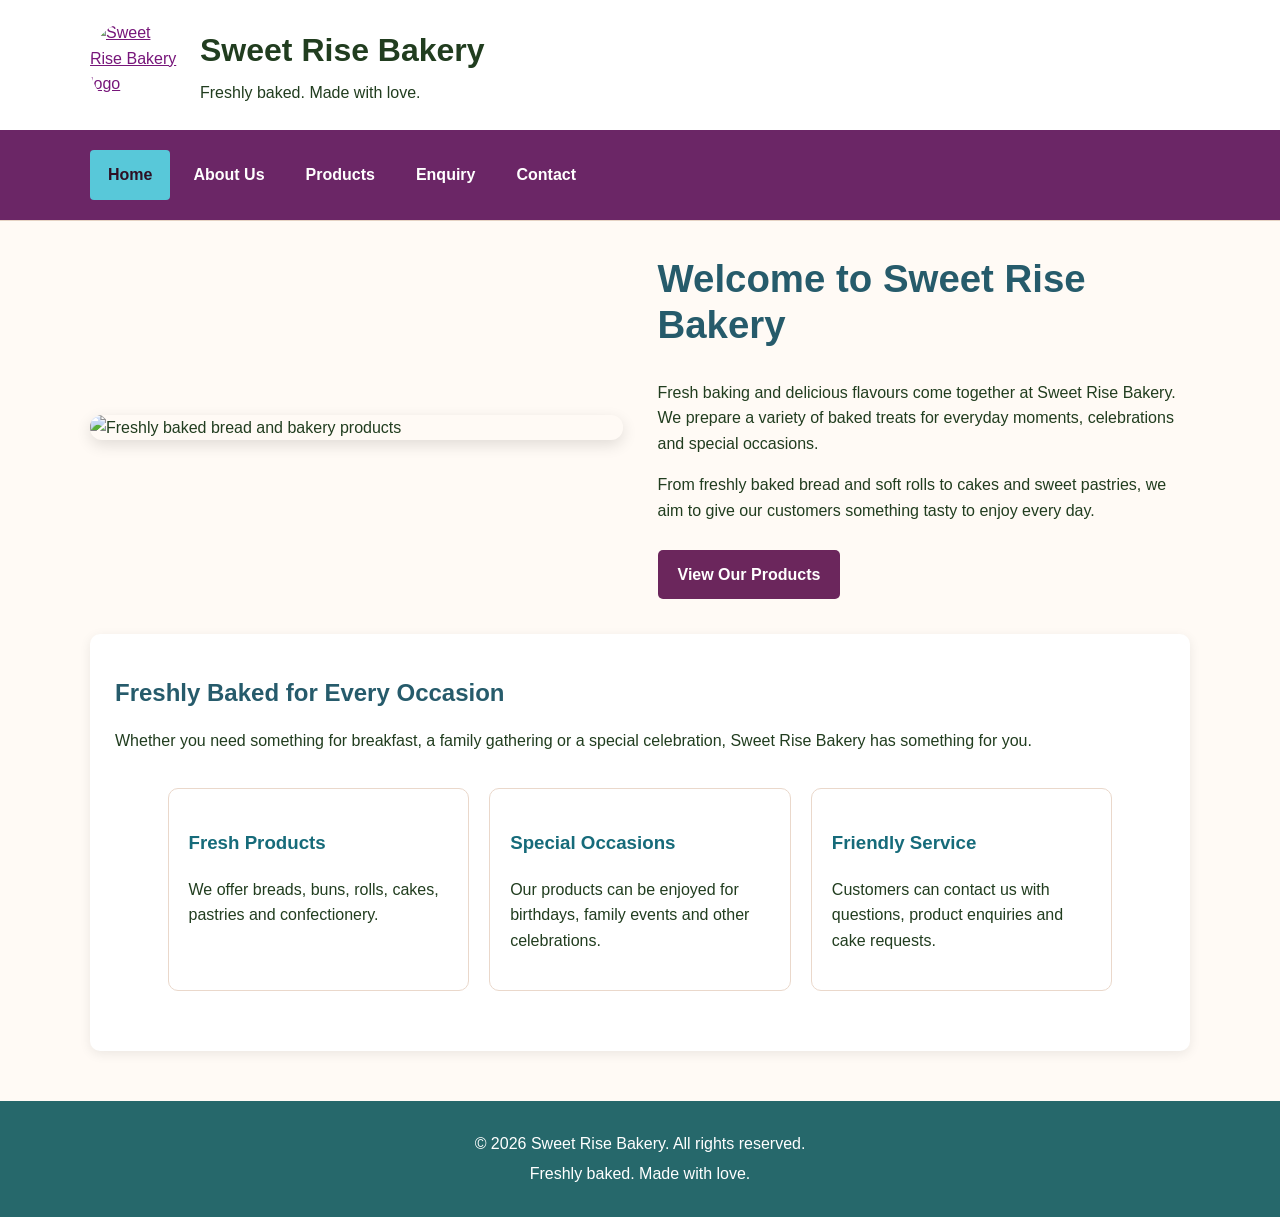
==== index.html @ de85566a "Structure Sweet Rise Bakery about pahe" ====
<!DOCTYPE html>
<html lang="en">
<head>
    <meta charset="UTF-8">
    <meta name="viewport" content="width=device-width, initial-scale=1.0">
    <title>Sweet Rise Bakery</title>
    <link rel="stylesheet" href="css/style.css">
</head>
<body>
    <!-- Website header and navigation -->
    <header class="site-header">
        <div class="container">
            <a class="logo-link" href="index.html">
                <img src="images/Logo/logo.jpg" alt="Sweet Rise Bakery logo" class="logo">
            </a>
            <div class="brand-text">
                <h1>Sweet Rise Bakery</h1>
                <p>Freshly baked. Made with love.</p>
            </div>
        </div>
        <nav class="main-nav" aria-label="Main navigation">
            <div class="container">
                <ul>
                    <li><a href="index.html" class="active">Home</a></li>
                    <li><a href="about.html">About Us</a></li>
                    <li><a href="products.html">Products</a></li>
                    <li><a href="enquiry.html">Enquiry</a></li>
                    <li><a href="contact.html">Contact</a></li>
                </ul>
            </div>
        </nav>
    </header>
    <!-- Main home page content -->
    <main id="main-content">
        <section class="hero">
            <div class="hero-image">
                <img src="images/Home/home.jpg" alt="Freshly baked bread and bakery products">
            </div>
            <div class="hero-text">
                <h2>Welcome to Sweet Rise Bakery</h2>
                <p>Fresh baking and delicious flavours come together at Sweet Rise Bakery. We prepare a variety of baked treats for everyday moments, celebrations and special occasions.</p>
                <p>From freshly baked bread and soft rolls to cakes and sweet pastries, we aim to give our customers something tasty to enjoy every day.</p>
                <a class="button" href="products.html">View Our Products</a>
            </div>
        </section>

        <section class="content-section">
            <h2>Freshly Baked for Every Occasion</h2>
            <p>Whether you need something for breakfast, a family gathering or a special celebration, Sweet Rise Bakery has something for you.</p>
            <div class="info-grid">
                <article class="info-card">
                    <h3>Fresh Products</h3>
                    <p>We offer breads, buns, rolls, cakes, pastries and confectionery.</p>
                </article>
                <article class="info-card">
                    <h3>Special Occasions</h3>
                    <p>Our products can be enjoyed for birthdays, family events and other celebrations.</p>
                </article>
                <article class="info-card">
                    <h3>Friendly Service</h3>
                    <p>Customers can contact us with questions, product enquiries and cake requests.</p>
                </article>
            </div>
        </section>
    </main>
    <!-- Website footer -->
    <footer class="site-footer">
        <div class="container">
            <p>&copy; 2026 Sweet Rise Bakery. All rights reserved.</p>
            <p>Freshly baked. Made with love.</p>
        </div>
    </footer>
</body>
</html>
---- css/style.css ----
/* 
   Sweet Rise Bakery - Part 2 CSS
   This external stylesheet is used by all website pages.
*/

/* Basic reset and default styles */
* {
    box-sizing: border-box;
}

html {
    scroll-behavior: smooth;
}

body {
    margin: 0;
    font-family: Arial, Helvetica, sans-serif;
    font-size: 16px;
    line-height: 1.6;
    color: #213d1f;
    background-color: #fffaf5;
}

img {
    max-width: 100%;
    height: auto;
    display: block;
}

a {
    color: #77167a;
}

a:hover {
    color: #1e94c6;
}

.container {
    width: 90%;
    max-width: 1100px;
    margin: 0 auto;
}

/* Header and navigation */
.site-header {
    background-color: #ffffff;
    border-bottom: 1px solid #e6d3c4;
}

.site-header .container {
    display: flex;
    align-items: center;
    gap: 20px;
    padding: 20px 0;
}

.logo {
    width: 90px;
    height: 90px;
    object-fit: cover;
    border-radius: 50%;
}

.brand-text h1 {
    margin: 0;
    font-size: 2rem;
}

.brand-text p {
    margin: 4px 0 0;
}

.main-nav {
    background-color: #6b2666;
}

.main-nav ul {
    list-style: none;
    display: flex;
    flex-wrap: wrap;
    justify-content: center;
    gap: 5px;
    margin: 0;
    padding: 0;
}

.main-nav a {
    display: block;
    padding: 12px 18px;
    color: #fff;
    text-decoration: none;
    font-weight: bold;
    border-radius: 4px;
}

.main-nav a:hover,
.main-nav a:focus,
.main-nav a.active {
    background-color: #58c8d9;
    color: #2e1024;
}

.main-nav a:active {
    transform: scale(0.98);
}

/* Main page layout */
main {
    min-height: 60vh;
}

.hero {
    width: 90%;
    max-width: 1100px;
    margin: 35px auto;
    display: grid;
    grid-template-columns: 1fr 1fr;
    gap: 35px;
    align-items: center;
}

.hero-image img {
    width: 100%;
    max-height: 430px;
    object-fit: cover;
    border-radius: 12px;
    box-shadow: 0 5px 15px rgba(0, 0, 0, 0.12);
}

.hero-text h2,
.content-section h2,
.page-banner h2 {
    color: #265b6b;
    line-height: 1.2;
}

.hero-text h2 {
    font-size: 2.4rem;
    margin-top: 0;
}

.content-section {
    width: 90%;
    max-width: 1100px;
    margin: 35px auto;
    padding: 25px;
    background-color: #fff;
    border-radius: 10px;
    box-shadow: 0 3px 12px rgba(0, 0, 0, 0.08);
}

.content-section.narrow {
    max-width: 750px;
}

.info-grid,
.product-grid,
.contact-grid {
    width: 90%;
    max-width: 1100px;
    margin: 35px auto;
}

.info-grid {
    display: grid;
    grid-template-columns: repeat(3, 1fr);
    gap: 20px;
}

.info-card,
.product-card {
    background-color: #fff;
    border: 1px solid #ead8cb;
    border-radius: 10px;
    padding: 20px;
}

.info-card:hover,
.product-card:hover {
    transform: translateY(-3px);
    box-shadow: 0 5px 15px rgba(0, 0, 0, 0.12);
}

.info-card h3,
.product-card h3 {
    color: #166b7a;
}

.button {
    display: inline-block;
    margin-top: 10px;
    padding: 12px 20px;
    background-color: #6b265c;
    color: #fff;
    text-decoration: none;
    border: none;
    border-radius: 5px;
    cursor: pointer;
    font-size: 1rem;
    font-weight: bold;
}

.button:hover,
.button:focus {
    background-color: #58d3d9;
    color: #2d102e;
}

.button:active {
    transform: scale(0.98);
}

/* About page */
.page-banner {
    width: 90%;
    max-width: 1100px;
    margin: 35px auto;
    display: grid;
    grid-template-columns: 1fr 1fr;
    gap: 25px;
    align-items: center;
}

.page-banner img {
    width: 100%;
    max-height: 400px;
    object-fit: cover;
    border-radius: 10px;
}

.value-list {
    padding-left: 20px;
}

.highlight {
    border-left: 6px solid #58a5d9;
}

/* Products */
.product-grid {
    display: grid;
    grid-template-columns: repeat(3, 1fr);
    gap: 25px;
}

.product-card img {
    width: 100%;
    height: 230px;
    object-fit: cover;
    border-radius: 8px;
}

.product-card:nth-child(4),
.product-card:nth-child(5) {
    grid-column: span 1;
}

/* Forms */
.enquiry-form {
    display: grid;
    gap: 18px;
}

.form-group {
    display: grid;
    gap: 7px;
}

label {
    font-weight: bold;
}

input,
select,
textarea {
    width: 100%;
    padding: 12px;
    border: 1px solid #cbb8aa;
    border-radius: 5px;
    font: inherit;
    background-color: #fff;
}

input:focus,
select:focus,
textarea:focus {
    outline: 3px solid #9491f1;
    border-color: #7a1646;
}

textarea {
    resize: vertical;
}

/* Contact page */
.contact-grid {
    display: grid;
    grid-template-columns: 1fr 1fr;
    gap: 25px;
}

.map-container {
    width: 100%;
    aspect-ratio: 4 / 3;
}

.map-container iframe {
    width: 100%;
    height: 100%;
    border: 0;
}

/* Footer */
.site-footer {
    margin-top: 50px;
    padding: 25px 0;
    text-align: center;
    background-color: #26686b;
    color: #fff;
}

.site-footer p {
    margin: 5px 0;
}

/* Tablet layout */
@media screen and (max-width: 900px) {
    .hero,
    .page-banner,
    .contact-grid {
        grid-template-columns: 1fr;
    }

    .info-grid {
        grid-template-columns: 1fr 1fr;
    }

    .product-grid {
        grid-template-columns: 1fr 1fr;
    }

    .brand-text h1 {
        font-size: 1.7rem;
    }
}

/* Mobile layout */
@media screen and (max-width: 600px) {
    body {
        font-size: 15px;
    }

    .site-header .container {
        flex-direction: column;
        text-align: center;
    }

    .logo {
        width: 75px;
        height: 75px;
    }

    .brand-text h1 {
        font-size: 1.5rem;
    }

    .main-nav ul {
        flex-direction: column;
        align-items: stretch;
        padding: 8px;
    }

    .main-nav a {
        text-align: center;
        padding: 10px;
    }

    .hero,
    .info-grid,
    .product-grid,
    .contact-grid {
        width: 94%;
        grid-template-columns: 1fr;
    }

    .content-section {
        width: 94%;
        padding: 18px;
    }

    .hero-text h2 {
        font-size: 1.9rem;
    }

    .product-card img {
        height: 200px;
    }
}
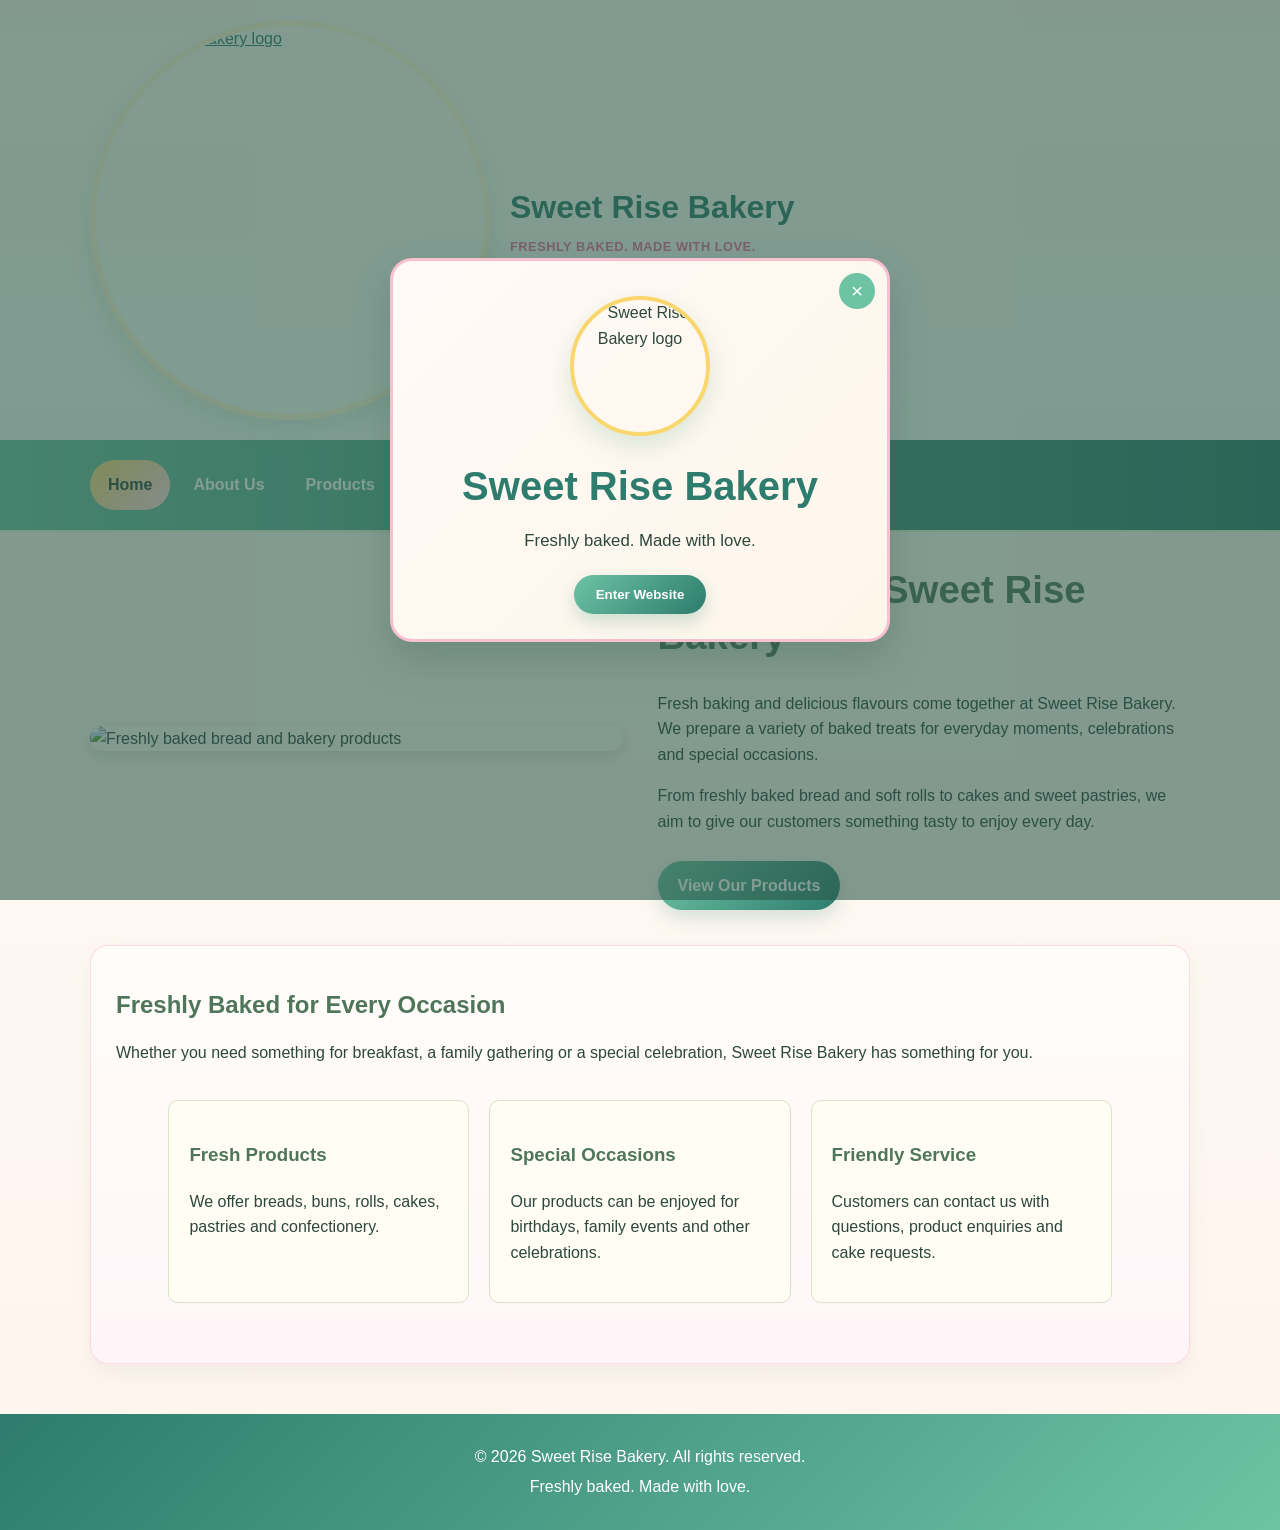
==== commit 77690184: "Add welcome popup functionality and include script in all pages" ====
--- a/index.html
+++ b/index.html
@@ -70,5 +70,6 @@
             <p>Freshly baked. Made with love.</p>
         </div>
     </footer>
+    <script src="js/script.js"></script>
 </body>
 </html>
--- a/css/style.css
+++ b/css/style.css
@@ -10,6 +10,20 @@
 
 html {
     scroll-behavior: smooth;
+}
+
+:root {
+    --spring-cream: #fffaf2;
+    --spring-blush: #ffd9e8;
+    --spring-pink: #f7a8c4;
+    --spring-rose: #ec6f9d;
+    --spring-green: #6ec3a4;
+    --spring-deep-green: #2d7c6d;
+    --spring-mint: #dff9ee;
+    --spring-gold: #f9d76e;
+    --spring-lavender: #d9cffd;
+    --spring-ink: #2d473d;
+    --spring-soft: #f3f8ea;
 }
 
 body {
@@ -17,8 +31,8 @@
     font-family: Arial, Helvetica, sans-serif;
     font-size: 16px;
     line-height: 1.6;
-    color: #213d1f;
-    background-color: #fffaf5;
+    color: var(--spring-ink);
+    background: linear-gradient(180deg, #fffdf8 0%, #fef4ee 100%);
 }
 
 img {
@@ -27,12 +41,104 @@
     display: block;
 }
 
-a {
-    color: #77167a;
+a{
+    color: var(--spring-deep-green);
 }
 
 a:hover {
-    color: #1e94c6;
+    color: var(--spring-rose);
+}
+
+/* Welcome popup */
+.welcome-popup {
+    position: fixed;
+    inset: 0;
+    display: flex;
+    align-items: center;
+    justify-content: center;
+    background: rgba(42, 85, 72, 0.58);
+    z-index: 9999;
+    opacity: 0;
+    visibility: hidden;
+    transition: opacity 0.3s ease, visibility 0.3s ease;
+    padding: 20px;
+}
+
+.welcome-popup.visible {
+    opacity: 1;
+    visibility: visible;
+}
+
+.popup-content {
+    position: relative;
+    width: min(90vw, 500px);
+    background: linear-gradient(135deg, #fffaf8 0%, #fef6e9 100%);
+    border-radius: 22px;
+    padding: 35px 30px 25px;
+    text-align: center;
+    box-shadow: 0 18px 40px rgba(46, 92, 78, 0.25);
+    border: 3px solid rgba(247, 168, 196, 0.7);
+}
+
+.popup-logo {
+    width: 140px;
+    height: 140px;
+    object-fit: cover;
+    border-radius: 50%;
+    margin: 0 auto 18px;
+    border: 4px solid var(--spring-gold);
+    box-shadow: 0 10px 24px rgba(108, 176, 143, 0.25);
+}
+
+.popup-content h2 {
+    margin: 0 0 10px;
+    color: var(--spring-deep-green);
+    font-size: clamp(1.8rem, 4vw, 2.5rem);
+}
+
+.popup-content p {
+    margin: 0;
+    color: var(--spring-ink);
+    font-size: 1.05rem;
+}
+
+.popup-close {
+    position: absolute;
+    top: 12px;
+    right: 12px;
+    width: 36px;
+    height: 36px;
+    border: none;
+    border-radius: 50%;
+    background: var(--spring-green);
+    color: #fff;
+    font-size: 1.3rem;
+    cursor: pointer;
+}
+
+.popup-close:hover,
+.popup-close:focus {
+    background: var(--spring-rose);
+}
+
+.popup-button {
+    display: inline-block;
+    margin-top: 20px;
+    padding: 12px 22px;
+    background: linear-gradient(135deg, var(--spring-green) 0%, var(--spring-deep-green) 100%);
+    color: #fff;
+    border: none;
+    border-radius: 999px;
+    cursor: pointer;
+    font-weight: bold;
+    text-decoration: none;
+    box-shadow: 0 8px 18px rgba(61, 143, 120, 0.25);
+}
+
+.popup-button:hover,
+.popup-button:focus {
+    background: linear-gradient(135deg, var(--spring-rose) 0%, #f59ac0 100%);
+    color: #fff;
 }
 
 .container {
@@ -43,8 +149,8 @@
 
 /* Header and navigation */
 .site-header {
-    background-color: #ffffff;
-    border-bottom: 1px solid #e6d3c4;
+    background: linear-gradient(180deg, #fffaf5 0%, #f5fff9 100%);
+    border-bottom: 2px solid #e9f6d8;
 }
 
 .site-header .container {
@@ -55,23 +161,31 @@
 }
 
 .logo {
-    width: 90px;
-    height: 90px;
+    width: 400px;
+    height: 400px;
     object-fit: cover;
     border-radius: 50%;
+    border: 6px solid #fff7d6;
+    box-shadow: 0 10px 22px rgba(119, 170, 143, 0.2);
 }
 
 .brand-text h1 {
     margin: 0;
     font-size: 2rem;
+    color: var(--spring-deep-green);
 }
 
 .brand-text p {
     margin: 4px 0 0;
+    color: var(--spring-rose);
+    font-weight: 700;
+    letter-spacing: 0.04em;
+    text-transform: uppercase;
+    font-size: 0.8rem;
 }
 
 .main-nav {
-    background-color: #6b2666;
+    background: linear-gradient(90deg, var(--spring-green) 0%, var(--spring-deep-green) 100%);
 }
 
 .main-nav ul {
@@ -90,14 +204,14 @@
     color: #fff;
     text-decoration: none;
     font-weight: bold;
-    border-radius: 4px;
+    border-radius: 999px;
 }
 
 .main-nav a:hover,
 .main-nav a:focus,
 .main-nav a.active {
-    background-color: #58c8d9;
-    color: #2e1024;
+    background: linear-gradient(135deg, var(--spring-gold) 0%, var(--spring-blush) 100%);
+    color: var(--spring-ink);
 }
 
 .main-nav a:active {
@@ -130,7 +244,7 @@
 .hero-text h2,
 .content-section h2,
 .page-banner h2 {
-    color: #265b6b;
+    color: #4f765b;
     line-height: 1.2;
 }
 
@@ -144,9 +258,10 @@
     max-width: 1100px;
     margin: 35px auto;
     padding: 25px;
-    background-color: #fff;
-    border-radius: 10px;
-    box-shadow: 0 3px 12px rgba(0, 0, 0, 0.08);
+    background: linear-gradient(180deg, #fffdf9 0%, #fff5f8 100%);
+    border: 1px solid rgba(247, 168, 196, 0.4);
+    border-radius: 18px;
+    box-shadow: 0 10px 20px rgba(99, 144, 122, 0.08);
 }
 
 .content-section.narrow {
@@ -169,8 +284,8 @@
 
 .info-card,
 .product-card {
-    background-color: #fff;
-    border: 1px solid #ead8cb;
+    background-color: #fffdf4;
+    border: 1px solid #d7e4c7;
     border-radius: 10px;
     padding: 20px;
 }
@@ -183,27 +298,28 @@
 
 .info-card h3,
 .product-card h3 {
-    color: #166b7a;
+    color: #4f765b;
 }
 
 .button {
     display: inline-block;
     margin-top: 10px;
     padding: 12px 20px;
-    background-color: #6b265c;
+    background: linear-gradient(135deg, var(--spring-green) 0%, var(--spring-deep-green) 100%);
     color: #fff;
     text-decoration: none;
     border: none;
-    border-radius: 5px;
+    border-radius: 999px;
     cursor: pointer;
     font-size: 1rem;
     font-weight: bold;
+    box-shadow: 0 8px 18px rgba(69, 145, 124, 0.22);
 }
 
 .button:hover,
 .button:focus {
-    background-color: #58d3d9;
-    color: #2d102e;
+    background: linear-gradient(135deg, var(--spring-rose) 0%, #f39bb8 100%);
+    color: #fff;
 }
 
 .button:active {
@@ -233,7 +349,7 @@
 }
 
 .highlight {
-    border-left: 6px solid #58a5d9;
+    border-left: 6px solid #9ccbd0;
 }
 
 /* Products */
@@ -275,17 +391,17 @@
 textarea {
     width: 100%;
     padding: 12px;
-    border: 1px solid #cbb8aa;
+    border: 1px solid #c5d8b8;
     border-radius: 5px;
     font: inherit;
-    background-color: #fff;
+    background-color: #fffdf4;
 }
 
 input:focus,
 select:focus,
 textarea:focus {
-    outline: 3px solid #9491f1;
-    border-color: #7a1646;
+    outline: 3px solid rgba(242, 200, 102, 0.4);
+    border-color: #4f765b;
 }
 
 textarea {
@@ -315,12 +431,716 @@
     margin-top: 50px;
     padding: 25px 0;
     text-align: center;
-    background-color: #26686b;
+    background: linear-gradient(135deg, var(--spring-deep-green) 0%, var(--spring-green) 100%);
     color: #fff;
 }
 
 .site-footer p {
     margin: 5px 0;
+}
+
+/* Homepage visual direction */
+.home-page {
+    --ink: #30463b;
+    --berry: #4f765b;
+    --apricot: #f2c866;
+    --cream: #fbf8e9;
+    --blossom: #d5785f;
+    --sky: #9ccbd0;
+    color: var(--ink);
+    background: var(--cream);
+    background-image: radial-gradient(circle at 12% 20%, rgba(242, 200, 102, 0.16) 0 2px, transparent 2.5px), radial-gradient(circle at 86% 12%, rgba(156, 203, 208, 0.16) 0 2px, transparent 2.5px);
+}
+
+.home-page .site-header {
+    background: rgba(251, 248, 233, 0.96);
+    border-bottom: 0;
+}
+
+.home-page .site-header .container {
+    padding: 30px 0 26px;
+}
+
+.home-page .logo-link,
+.home-page .brand-text h1,
+.home-page .brand-text p {
+    animation: rise-in 0.8s cubic-bezier(0.22, 1, 0.36, 1) both;
+}
+
+.home-page .logo-link {
+    animation-delay: 0.05s;
+}
+
+.home-page .brand-text h1 {
+    animation-delay: 0.2s;
+}
+
+.home-page .brand-text p {
+    animation-delay: 0.34s;
+}
+
+@keyframes rise-in {
+    from {
+        opacity: 0;
+        transform: translateY(18px) scale(0.94);
+    }
+
+    to {
+        opacity: 1;
+        transform: translateY(0) scale(1);
+    }
+}
+
+.home-page .logo {
+    width: 180px;
+    height: 180px;
+    border: 8px solid #fff;
+    box-shadow: 0 0 0 3px #f2c866, 0 14px 30px rgba(79, 118, 91, 0.22);
+}
+
+.home-page .logo-link,
+.interior-page .logo-link {
+    flex: 0 0 auto;
+    padding: 4px;
+    border-radius: 50%;
+    transition: transform 0.25s ease, filter 0.25s ease;
+}
+
+.home-page .logo-link:hover,
+.home-page .logo-link:focus-visible,
+.interior-page .logo-link:hover,
+.interior-page .logo-link:focus-visible {
+    filter: saturate(1.12);
+    transform: translateY(-3px) rotate(-2deg);
+}
+
+.home-page .brand-text h1 {
+    color: var(--berry);
+    font-family: Georgia, 'Times New Roman', serif;
+    letter-spacing: 0;
+}
+
+.home-page .brand-text p {
+    color: #6c8272;
+    font-size: 0.88rem;
+    letter-spacing: 0.08em;
+    text-transform: uppercase;
+}
+
+.home-page .main-nav {
+    background: var(--berry);
+}
+
+.home-page .main-nav a:hover,
+.home-page .main-nav a:focus,
+.home-page .main-nav a.active {
+    background: var(--apricot);
+    color: #3d211b;
+}
+
+.home-ribbon {
+    width: 90%;
+    max-width: 1100px;
+    margin: 28px auto 0;
+    padding: 10px 16px;
+    display: flex;
+    align-items: center;
+    justify-content: space-between;
+    gap: 16px;
+    border-top: 1px solid #d4e1b7;
+    border-bottom: 1px solid #d4e1b7;
+    color: #6c8272;
+    font-size: 0.78rem;
+    letter-spacing: 0.08em;
+    text-transform: uppercase;
+}
+
+.home-ribbon strong {
+    color: var(--berry);
+    font-family: Georgia, 'Times New Roman', serif;
+    font-size: 0.95rem;
+    font-style: italic;
+    font-weight: normal;
+    letter-spacing: 0;
+    text-transform: none;
+}
+
+.ribbon-mark {
+    color: var(--apricot);
+    font-size: 1.2rem;
+}
+
+.home-page .hero {
+    position: relative;
+    margin-top: 42px;
+    gap: 68px;
+}
+
+.home-page .hero-image {
+    position: relative;
+    padding: 0 0 18px 18px;
+}
+
+.home-page .hero-image::before {
+    position: absolute;
+    z-index: 0;
+    inset: 18px 18px 0 0;
+    border: 1px solid #e5b878;
+    content: '';
+}
+
+.home-page .hero-image img {
+    position: relative;
+    z-index: 1;
+    height: 480px;
+    border-radius: 2px 60px 2px 60px;
+    box-shadow: 14px 14px 0 rgba(242, 200, 102, 0.22);
+}
+
+.image-note {
+    position: absolute;
+    right: -18px;
+    bottom: 4px;
+    z-index: 2;
+    width: 112px;
+    height: 112px;
+    display: grid;
+    place-items: center;
+    padding: 15px;
+    border-radius: 50%;
+    background: var(--blossom);
+    color: #fffaf0;
+    font-family: Georgia, 'Times New Roman', serif;
+    font-size: 0.9rem;
+    font-style: italic;
+    line-height: 1.2;
+    text-align: center;
+    transform: rotate(8deg);
+}
+
+.eyebrow {
+    margin: 0 0 12px;
+    color: var(--blossom);
+    font-size: 0.76rem;
+    font-weight: bold;
+    letter-spacing: 0.16em;
+    text-transform: uppercase;
+}
+
+.home-page .hero-text h2,
+.home-page .content-section h2,
+.home-page .bake-showcase h2 {
+    color: var(--berry);
+    font-family: Georgia, 'Times New Roman', serif;
+    font-weight: normal;
+    letter-spacing: -0.02em;
+}
+
+.home-page .hero-text h2 {
+    max-width: 520px;
+    margin-bottom: 22px;
+    font-size: clamp(2.7rem, 5vw, 4.6rem);
+    line-height: 0.98;
+}
+
+.home-page .hero-text > p:not(.eyebrow) {
+    max-width: 500px;
+    color: #627466;
+    font-size: 1.05rem;
+}
+
+.hero-actions {
+    display: flex;
+    align-items: center;
+    flex-wrap: wrap;
+    gap: 24px;
+    margin-top: 26px;
+}
+
+.home-page .button {
+    margin-top: 0;
+    padding: 14px 23px;
+    border-radius: 1px;
+    background: var(--berry);
+    box-shadow: 5px 5px 0 var(--apricot);
+}
+
+.home-page .button:hover,
+.home-page .button:focus {
+    background: #6f2d38;
+    color: #fff;
+}
+
+.text-link,
+.info-card a {
+    color: var(--berry);
+    font-weight: bold;
+    text-decoration: none;
+}
+
+.text-link span,
+.info-card a span {
+    display: inline-block;
+    margin-left: 5px;
+    transition: transform 0.2s ease;
+}
+
+.text-link:hover span,
+.info-card a:hover span {
+    transform: translate(3px, -3px);
+}
+
+.home-page .content-section {
+    width: 100%;
+    max-width: none;
+    margin: 90px 0 0;
+    padding: 75px max(5%, calc((100% - 1100px) / 2));
+    border-radius: 0;
+    background: #eef4d9;
+    box-shadow: none;
+}
+
+.section-heading {
+    max-width: 500px;
+}
+
+.home-page .content-section h2 {
+    margin: 0;
+    font-size: 2.6rem;
+    line-height: 1.05;
+}
+
+.section-lede {
+    max-width: 500px;
+    margin: 18px 0 0;
+    color: #627466;
+}
+
+.home-page .info-grid {
+    width: 100%;
+    max-width: none;
+    margin: 48px 0 0;
+    gap: 0;
+}
+
+.home-page .info-card {
+    min-height: 220px;
+    padding: 26px 28px;
+    border: 0;
+    border-right: 1px solid #c4d6b5;
+    border-radius: 0;
+    background: transparent;
+    box-shadow: none;
+}
+
+.home-page .info-card:first-child {
+    padding-left: 0;
+}
+
+.home-page .info-card:last-child {
+    border-right: 0;
+}
+
+.home-page .info-card:hover {
+    transform: none;
+    box-shadow: none;
+}
+
+.card-number {
+    color: var(--blossom);
+    font-family: Georgia, 'Times New Roman', serif;
+    font-size: 0.9rem;
+}
+
+.home-page .info-card h3 {
+    margin: 24px 0 8px;
+    color: var(--berry);
+    font-family: Georgia, 'Times New Roman', serif;
+    font-size: 1.45rem;
+    font-weight: normal;
+}
+
+.home-page .info-card p {
+    min-height: 74px;
+    color: #627466;
+}
+
+.info-card a {
+    font-size: 0.88rem;
+}
+
+.bake-showcase {
+    width: 90%;
+    max-width: 1100px;
+    margin: 100px auto;
+    display: grid;
+    grid-template-columns: 0.8fr 1.2fr;
+    align-items: center;
+    gap: 70px;
+}
+
+.showcase-copy h2 {
+    margin: 0 0 20px;
+    font-size: 2.7rem;
+    line-height: 1.05;
+}
+
+.showcase-copy > p:not(.eyebrow) {
+    max-width: 360px;
+    margin-bottom: 28px;
+    color: #627466;
+}
+
+.showcase-images {
+    display: grid;
+    grid-template-columns: 1.1fr 0.9fr;
+    align-items: end;
+    gap: 18px;
+}
+
+.showcase-photo {
+    position: relative;
+    margin: 0;
+    overflow: hidden;
+}
+
+.showcase-photo img {
+    width: 100%;
+    height: 100%;
+    object-fit: cover;
+    transition: transform 0.5s ease;
+}
+
+.showcase-photo:hover img {
+    transform: scale(1.05);
+}
+
+.showcase-photo-tall {
+    height: 380px;
+    border-radius: 70px 0 0 0;
+}
+
+.showcase-photo-small {
+    height: 270px;
+    border-radius: 0 0 70px 0;
+}
+
+.showcase-photo figcaption {
+    position: absolute;
+    right: 14px;
+    bottom: 14px;
+    padding: 6px 10px;
+    background: rgba(251, 248, 233, 0.92);
+    color: var(--berry);
+    font-size: 0.78rem;
+}
+
+@media (prefers-reduced-motion: reduce) {
+    .home-page .logo-link,
+    .home-page .brand-text h1,
+    .home-page .brand-text p {
+        animation: none;
+    }
+}
+
+/* Interior page visual direction */
+.interior-page {
+    --ink: #30463b;
+    --berry: #4f765b;
+    --apricot: #f2c866;
+    --cream: #fbf8e9;
+    --blossom: #d5785f;
+    --sky: #9ccbd0;
+    color: var(--ink);
+    background: var(--cream);
+    background-image: radial-gradient(circle at 10% 16%, rgba(242, 200, 102, 0.15) 0 2px, transparent 2.5px), radial-gradient(circle at 90% 24%, rgba(156, 203, 208, 0.15) 0 2px, transparent 2.5px);
+}
+
+.interior-page .site-header {
+    background: rgba(251, 248, 233, 0.96);
+    border-bottom: 0;
+}
+
+.interior-page .site-header .container {
+    padding: 30px 0 26px;
+}
+
+.interior-page .logo {
+    width: 160px;
+    height: 160px;
+    border: 8px solid #fff;
+    box-shadow: 0 0 0 3px #f2c866, 0 14px 30px rgba(79, 118, 91, 0.22);
+}
+
+.interior-page .brand-text h1 {
+    color: var(--berry);
+    font-family: Georgia, 'Times New Roman', serif;
+}
+
+.interior-page .brand-text p {
+    color: #6c8272;
+    font-size: 0.88rem;
+    letter-spacing: 0.08em;
+    text-transform: uppercase;
+}
+
+.interior-page .main-nav {
+    background: var(--berry);
+}
+
+.interior-page .main-nav a:hover,
+.interior-page .main-nav a:focus,
+.interior-page .main-nav a.active {
+    background: var(--apricot);
+    color: #3d211b;
+}
+
+.interior-page main {
+    padding: 42px 0 50px;
+}
+
+.interior-page .page-banner {
+    margin: 0 auto 64px;
+    gap: 58px;
+}
+
+.interior-page .page-banner img {
+    height: 390px;
+    border-radius: 2px 70px 2px 70px;
+    box-shadow: 14px 14px 0 rgba(242, 200, 102, 0.22);
+}
+
+.interior-page .page-banner h2,
+.interior-page .content-section h2 {
+    color: var(--berry);
+    font-family: Georgia, 'Times New Roman', serif;
+    font-weight: normal;
+    letter-spacing: -0.02em;
+}
+
+.interior-page .page-banner h2 {
+    margin-top: 0;
+    font-size: clamp(2.5rem, 5vw, 4.2rem);
+    line-height: 1;
+}
+
+.interior-page .page-banner p {
+    max-width: 410px;
+    color: #627466;
+    font-size: 1.08rem;
+}
+
+.interior-page .content-section {
+    margin: 28px auto;
+    padding: 34px 38px;
+    border: 1px solid #d7e4c7;
+    border-radius: 2px 28px 2px 28px;
+    background: rgba(255, 253, 244, 0.78);
+    box-shadow: 7px 7px 0 rgba(242, 200, 102, 0.14);
+}
+
+.interior-page .content-section h2 {
+    margin-top: 0;
+    font-size: 2.2rem;
+    line-height: 1.05;
+}
+
+.interior-page .content-section p,
+.interior-page .value-list,
+.interior-page .contact-grid li {
+    color: #627466;
+}
+
+.interior-page .highlight {
+    border-top: 0;
+    border-right: 0;
+    border-bottom: 0;
+    border-left: 5px solid var(--blossom);
+    border-radius: 0;
+    background: #eef4d9;
+}
+
+.interior-page .value-list {
+    display: grid;
+    gap: 13px;
+    padding-left: 24px;
+}
+
+.interior-page .value-list li::marker {
+    color: var(--blossom);
+}
+
+.products-page main > .content-section {
+    max-width: 760px;
+    margin-bottom: 48px;
+    text-align: center;
+}
+
+.products-page main > .content-section h2 {
+    font-size: 3rem;
+}
+
+.products-page .product-grid {
+    gap: 22px;
+}
+
+.products-page .product-card {
+    overflow: hidden;
+    padding: 0 0 24px;
+    border: 1px solid #d7e4c7;
+    border-radius: 2px 28px 2px 28px;
+    background: #fff;
+    box-shadow: 5px 5px 0 rgba(242, 200, 102, 0.14);
+    transition: transform 0.25s ease, box-shadow 0.25s ease;
+}
+
+.products-page .product-card:hover {
+    transform: translateY(-7px);
+    box-shadow: 9px 12px 0 rgba(242, 200, 102, 0.2);
+}
+
+.products-page .product-card img {
+    height: 245px;
+    border-radius: 0;
+}
+
+.products-page .product-card h3,
+.products-page .product-card p {
+    margin-right: 24px;
+    margin-left: 24px;
+}
+
+.products-page .product-card h3 {
+    margin-top: 22px;
+    color: var(--berry);
+    font-family: Georgia, 'Times New Roman', serif;
+    font-size: 1.5rem;
+    font-weight: normal;
+}
+
+.products-page .product-card p {
+    color: #627466;
+}
+
+.enquiry-page main {
+    padding-top: 62px;
+}
+
+.enquiry-page .content-section.narrow {
+    max-width: 760px;
+    padding: 48px 58px;
+}
+
+.enquiry-page .content-section.narrow > h2 {
+    margin-bottom: 12px;
+    font-size: 3rem;
+}
+
+.enquiry-page .content-section.narrow > p {
+    max-width: 570px;
+    margin-bottom: 32px;
+}
+
+.interior-page .enquiry-form {
+    gap: 21px;
+}
+
+.interior-page .form-group {
+    gap: 8px;
+}
+
+.interior-page label {
+    color: var(--berry);
+    font-size: 0.9rem;
+    letter-spacing: 0.04em;
+    text-transform: uppercase;
+}
+
+.interior-page input,
+.interior-page select,
+.interior-page textarea {
+    border: 1px solid #c5d8b8;
+    border-radius: 1px;
+    background: #fffdf4;
+}
+
+.interior-page input:focus,
+.interior-page select:focus,
+.interior-page textarea:focus {
+    outline: 3px solid rgba(242, 200, 102, 0.35);
+    border-color: var(--berry);
+}
+
+.interior-page .button {
+    margin-top: 5px;
+    border-radius: 1px;
+    background: var(--berry);
+    box-shadow: 5px 5px 0 var(--apricot);
+}
+
+.interior-page .button:hover,
+.interior-page .button:focus {
+    background: #6f2d38;
+    color: #fff;
+}
+
+.contact-page main > .content-section:first-child {
+    max-width: 820px;
+    margin-bottom: 50px;
+    text-align: center;
+}
+
+.contact-page main > .content-section:first-child h2 {
+    font-size: 3rem;
+}
+
+.contact-page .contact-grid {
+    align-items: stretch;
+    gap: 26px;
+}
+
+.contact-page .contact-grid .content-section {
+    width: 100%;
+    margin: 0;
+    height: 100%;
+}
+
+.contact-page .contact-grid .content-section h2:not(:first-child) {
+    margin-top: 38px;
+    font-size: 1.8rem;
+}
+
+.contact-page .contact-grid strong {
+    color: var(--berry);
+}
+
+.contact-page .contact-grid a {
+    color: var(--berry);
+    font-weight: bold;
+}
+
+.contact-page .map-container {
+    overflow: hidden;
+    border-radius: 1px 22px 1px 22px;
+}
+
+.contact-page .content-section.narrow {
+    max-width: 760px;
+    margin-top: 52px;
+}
+
+@media screen and (max-width: 900px) {
+    .interior-page .page-banner {
+        gap: 38px;
+    }
+
+    .interior-page .page-banner img {
+        height: 330px;
+    }
+
+    .products-page .product-card img {
+        height: 210px;
+    }
 }
 
 /* Tablet layout */
@@ -342,6 +1162,15 @@
     .brand-text h1 {
         font-size: 1.7rem;
     }
+
+    .home-page .hero {
+        gap: 42px;
+    }
+
+    .bake-showcase {
+        grid-template-columns: 1fr;
+        gap: 40px;
+    }
 }
 
 /* Mobile layout */
@@ -358,6 +1187,16 @@
     .logo {
         width: 75px;
         height: 75px;
+    }
+
+    .home-page .logo {
+        width: 132px;
+        height: 132px;
+    }
+
+    .interior-page .logo {
+        width: 120px;
+        height: 120px;
     }
 
     .brand-text h1 {
@@ -388,10 +1227,162 @@
         padding: 18px;
     }
 
+    .interior-page main {
+        padding: 30px 0 35px;
+    }
+
+    .interior-page .page-banner {
+        width: 88%;
+        margin-bottom: 42px;
+    }
+
+    .interior-page .page-banner img {
+        height: 260px;
+        border-radius: 2px 42px 2px 42px;
+    }
+
+    .interior-page .page-banner h2 {
+        font-size: 2.65rem;
+    }
+
+    .interior-page .content-section {
+        padding: 26px 24px;
+        border-radius: 2px 20px 2px 20px;
+    }
+
+    .interior-page .content-section h2,
+    .products-page main > .content-section h2,
+    .enquiry-page .content-section.narrow > h2,
+    .contact-page main > .content-section:first-child h2 {
+        font-size: 2.25rem;
+    }
+
+    .products-page main > .content-section {
+        width: 88%;
+    }
+
+    .products-page .product-grid {
+        width: 88%;
+    }
+
+    .products-page .product-card img {
+        height: 220px;
+    }
+
+    .enquiry-page .content-section.narrow {
+        width: 88%;
+        padding: 32px 24px;
+    }
+
+    .contact-page main > .content-section:first-child,
+    .contact-page .contact-grid,
+    .contact-page .content-section.narrow {
+        width: 88%;
+    }
+
+    .contact-page .contact-grid {
+        gap: 0;
+    }
+
+    .contact-page .contact-grid .content-section + .content-section {
+        margin-top: 22px;
+    }
+
     .hero-text h2 {
         font-size: 1.9rem;
     }
 
+    .home-ribbon {
+        align-items: flex-start;
+        flex-direction: column;
+        gap: 3px;
+        padding: 10px 0;
+    }
+
+    .home-ribbon .ribbon-mark {
+        display: none;
+    }
+
+    .home-page .hero {
+        margin-top: 32px;
+        gap: 35px;
+    }
+
+    .home-page .hero-image {
+        padding: 0 0 12px 12px;
+    }
+
+    .home-page .hero-image img {
+        height: 320px;
+        border-radius: 2px 40px 2px 40px;
+    }
+
+    .image-note {
+        right: -6px;
+        bottom: -2px;
+        width: 88px;
+        height: 88px;
+        font-size: 0.75rem;
+    }
+
+    .home-page .hero-text h2 {
+        font-size: 2.8rem;
+    }
+
+    .home-page .content-section {
+        margin-top: 65px;
+        padding: 52px 6%;
+    }
+
+    .home-page .content-section h2,
+    .showcase-copy h2 {
+        font-size: 2.25rem;
+    }
+
+    .home-page .info-grid {
+        margin-top: 30px;
+    }
+
+    .home-page .info-card,
+    .home-page .info-card:first-child {
+        min-height: 0;
+        padding: 22px 0;
+        border-right: 0;
+        border-bottom: 1px solid #c4d6b5;
+    }
+
+    .home-page .info-card:last-child {
+        border-bottom: 0;
+    }
+
+    .home-page .info-card h3 {
+        margin-top: 14px;
+    }
+
+    .home-page .info-card p {
+        min-height: 0;
+    }
+
+    .bake-showcase {
+        width: 88%;
+        margin: 70px auto;
+        gap: 32px;
+    }
+
+    .showcase-images {
+        gap: 10px;
+    }
+
+    .showcase-photo-tall {
+        height: 270px;
+        border-radius: 45px 0 0 0;
+    }
+
+    .showcase-photo-small {
+        height: 190px;
+        border-radius: 0 0 45px 0;
+    }
+
     .product-card img {
         height: 200px;
     }
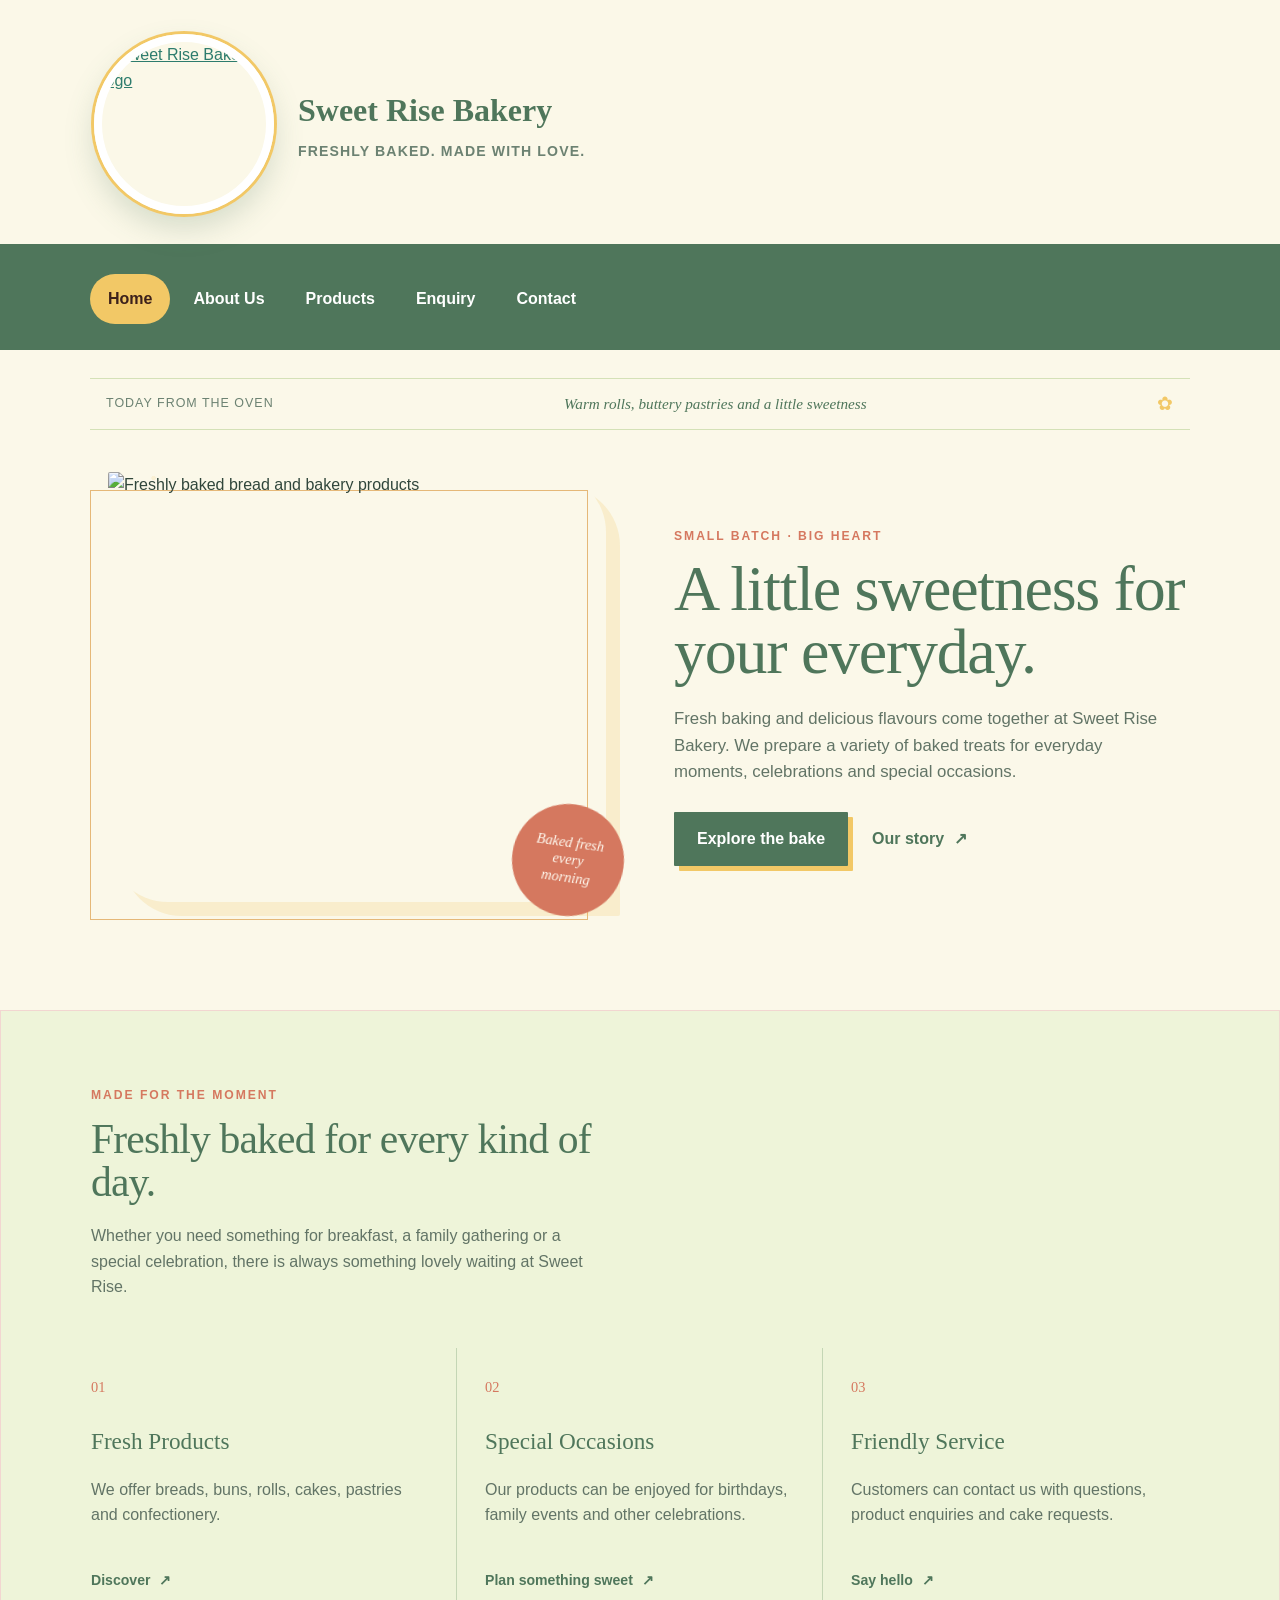
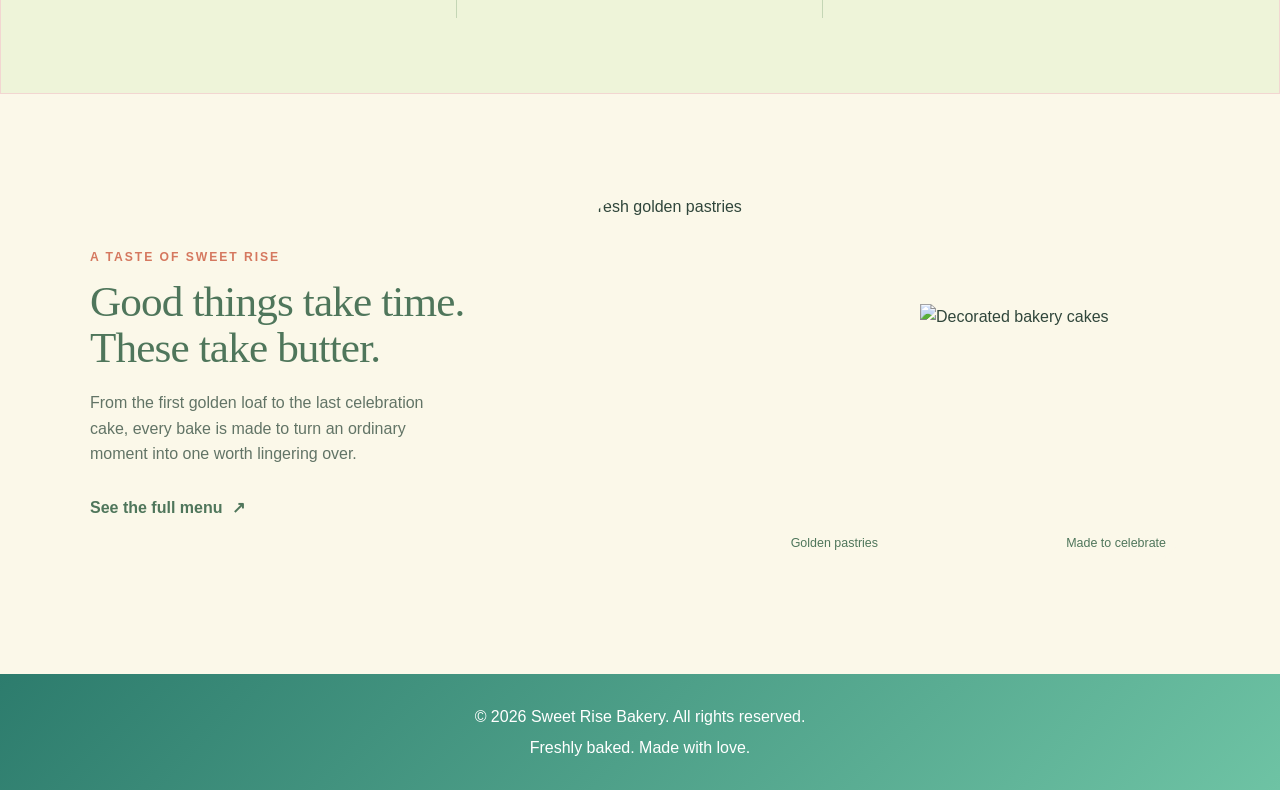
==== commit 78cfe051: "Revamp homepage layout and content Updated the homepage layout and content for Sweet Rise Bakery, in" ====
--- a/index.html
+++ b/index.html
@@ -6,7 +6,7 @@
     <title>Sweet Rise Bakery</title>
     <link rel="stylesheet" href="css/style.css">
 </head>
-<body>
+<body class="home-page">
     <!-- Website header and navigation -->
     <header class="site-header">
         <div class="container">
@@ -32,34 +32,71 @@
     </header>
     <!-- Main home page content -->
     <main id="main-content">
+        <div class="home-ribbon" role="note">
+            <span>Today from the oven</span>
+            <strong>Warm rolls, buttery pastries and a little sweetness</strong>
+            <span class="ribbon-mark">✿</span>
+        </div>
         <section class="hero">
             <div class="hero-image">
                 <img src="images/Home/home.jpg" alt="Freshly baked bread and bakery products">
+                <span class="image-note">Baked fresh<br>every morning</span>
             </div>
             <div class="hero-text">
-                <h2>Welcome to Sweet Rise Bakery</h2>
+                <p class="eyebrow">Small batch · Big heart</p>
+                <h2>A little sweetness for your everyday.</h2>
                 <p>Fresh baking and delicious flavours come together at Sweet Rise Bakery. We prepare a variety of baked treats for everyday moments, celebrations and special occasions.</p>
-                <p>From freshly baked bread and soft rolls to cakes and sweet pastries, we aim to give our customers something tasty to enjoy every day.</p>
-                <a class="button" href="products.html">View Our Products</a>
+                <div class="hero-actions">
+                    <a class="button" href="products.html">Explore the bake</a>
+                    <a class="text-link" href="about.html">Our story <span aria-hidden="true">↗</span></a>
+                </div>
             </div>
         </section>
 
-        <section class="content-section">
-            <h2>Freshly Baked for Every Occasion</h2>
-            <p>Whether you need something for breakfast, a family gathering or a special celebration, Sweet Rise Bakery has something for you.</p>
+        <section class="home-intro content-section">
+            <div class="section-heading">
+                <p class="eyebrow">Made for the moment</p>
+                <h2>Freshly baked for every kind of day.</h2>
+            </div>
+            <p class="section-lede">Whether you need something for breakfast, a family gathering or a special celebration, there is always something lovely waiting at Sweet Rise.</p>
             <div class="info-grid">
                 <article class="info-card">
+                    <span class="card-number">01</span>
                     <h3>Fresh Products</h3>
                     <p>We offer breads, buns, rolls, cakes, pastries and confectionery.</p>
+                    <a href="products.html" aria-label="Explore fresh products">Discover <span aria-hidden="true">↗</span></a>
                 </article>
                 <article class="info-card">
+                    <span class="card-number">02</span>
                     <h3>Special Occasions</h3>
                     <p>Our products can be enjoyed for birthdays, family events and other celebrations.</p>
+                    <a href="enquiry.html" aria-label="Make a special occasion enquiry">Plan something sweet <span aria-hidden="true">↗</span></a>
                 </article>
                 <article class="info-card">
+                    <span class="card-number">03</span>
                     <h3>Friendly Service</h3>
                     <p>Customers can contact us with questions, product enquiries and cake requests.</p>
+                    <a href="contact.html" aria-label="Contact Sweet Rise Bakery">Say hello <span aria-hidden="true">↗</span></a>
                 </article>
+            </div>
+        </section>
+
+        <section class="bake-showcase" aria-label="A taste of our bakery">
+            <div class="showcase-copy">
+                <p class="eyebrow">A taste of Sweet Rise</p>
+                <h2>Good things take time. These take butter.</h2>
+                <p>From the first golden loaf to the last celebration cake, every bake is made to turn an ordinary moment into one worth lingering over.</p>
+                <a class="text-link" href="products.html">See the full menu <span aria-hidden="true">↗</span></a>
+            </div>
+            <div class="showcase-images">
+                <figure class="showcase-photo showcase-photo-tall">
+                    <img src="images/Gallery/pastries.jpg" alt="Fresh golden pastries">
+                    <figcaption>Golden pastries</figcaption>
+                </figure>
+                <figure class="showcase-photo showcase-photo-small">
+                    <img src="images/Gallery/cakes.jpg" alt="Decorated bakery cakes">
+                    <figcaption>Made to celebrate</figcaption>
+                </figure>
             </div>
         </section>
     </main>
@@ -70,6 +107,5 @@
             <p>Freshly baked. Made with love.</p>
         </div>
     </footer>
-    <script src="js/script.js"></script>
 </body>
 </html>
